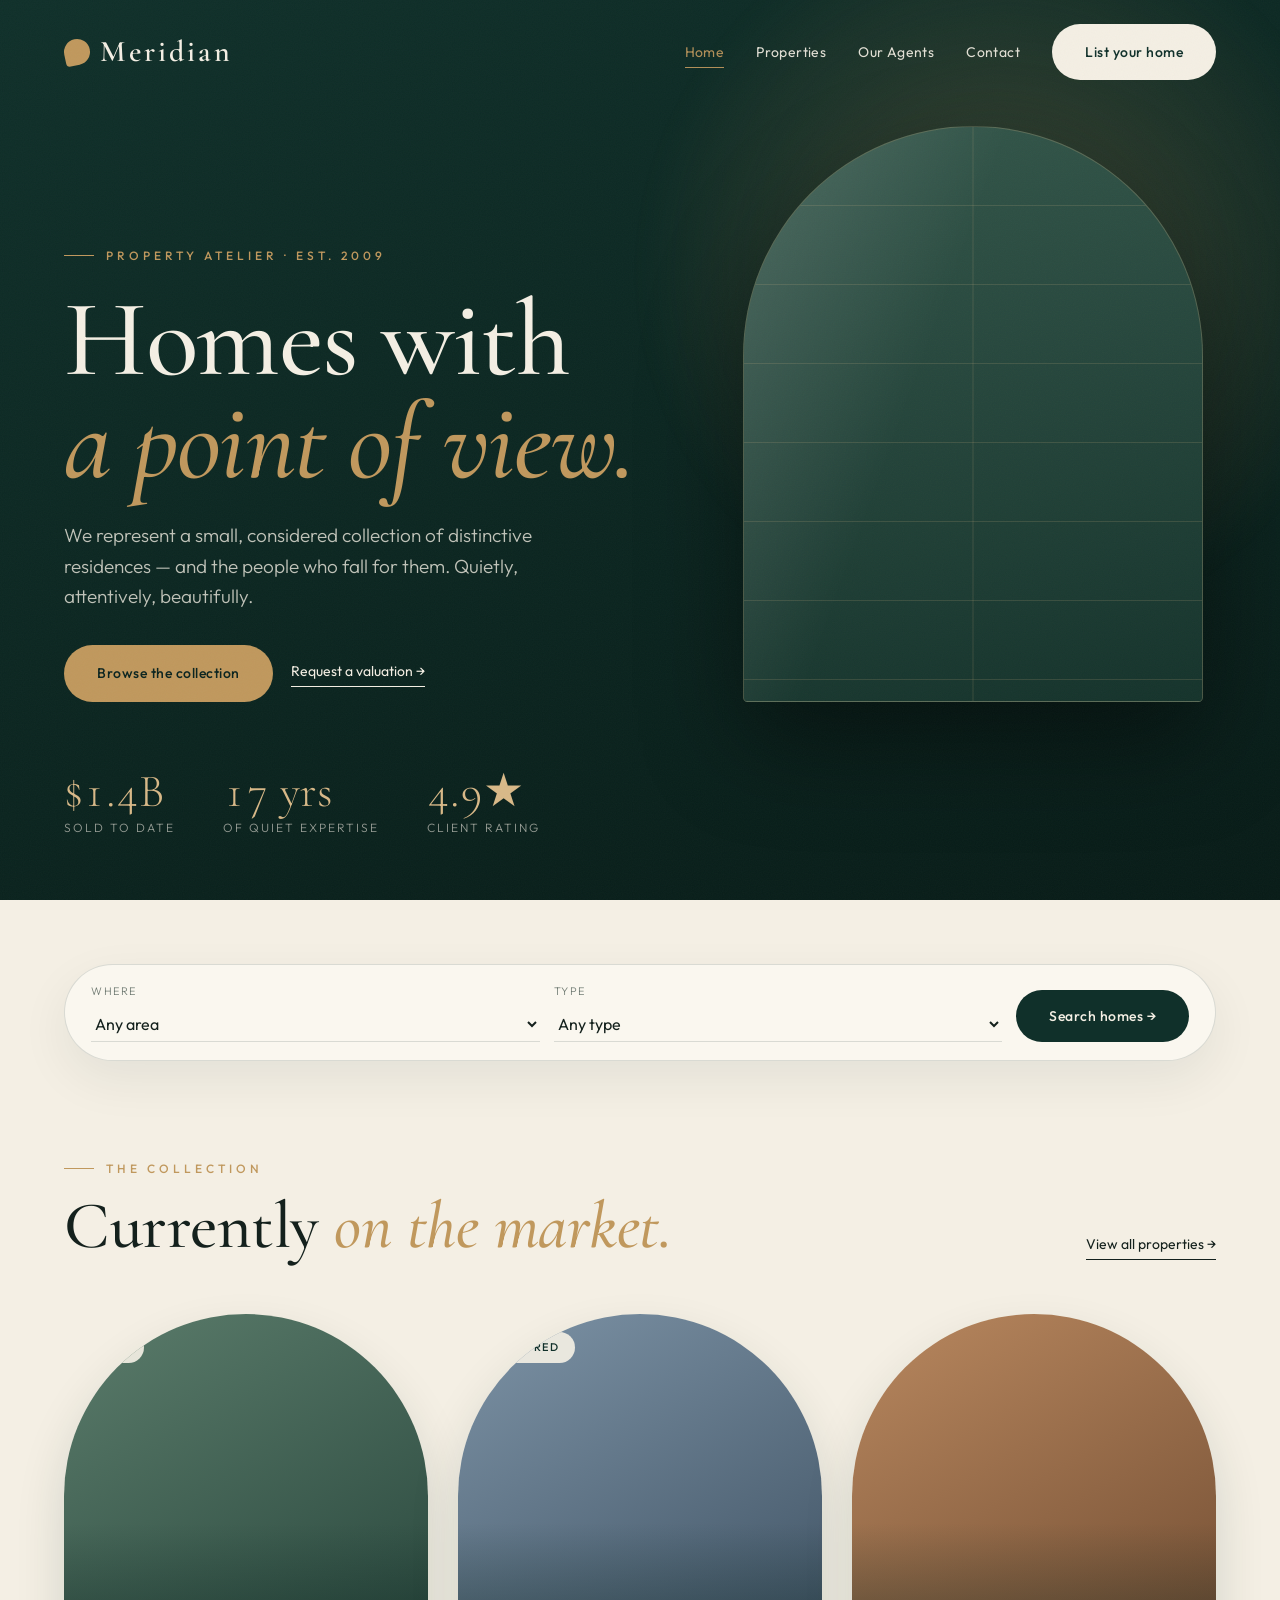
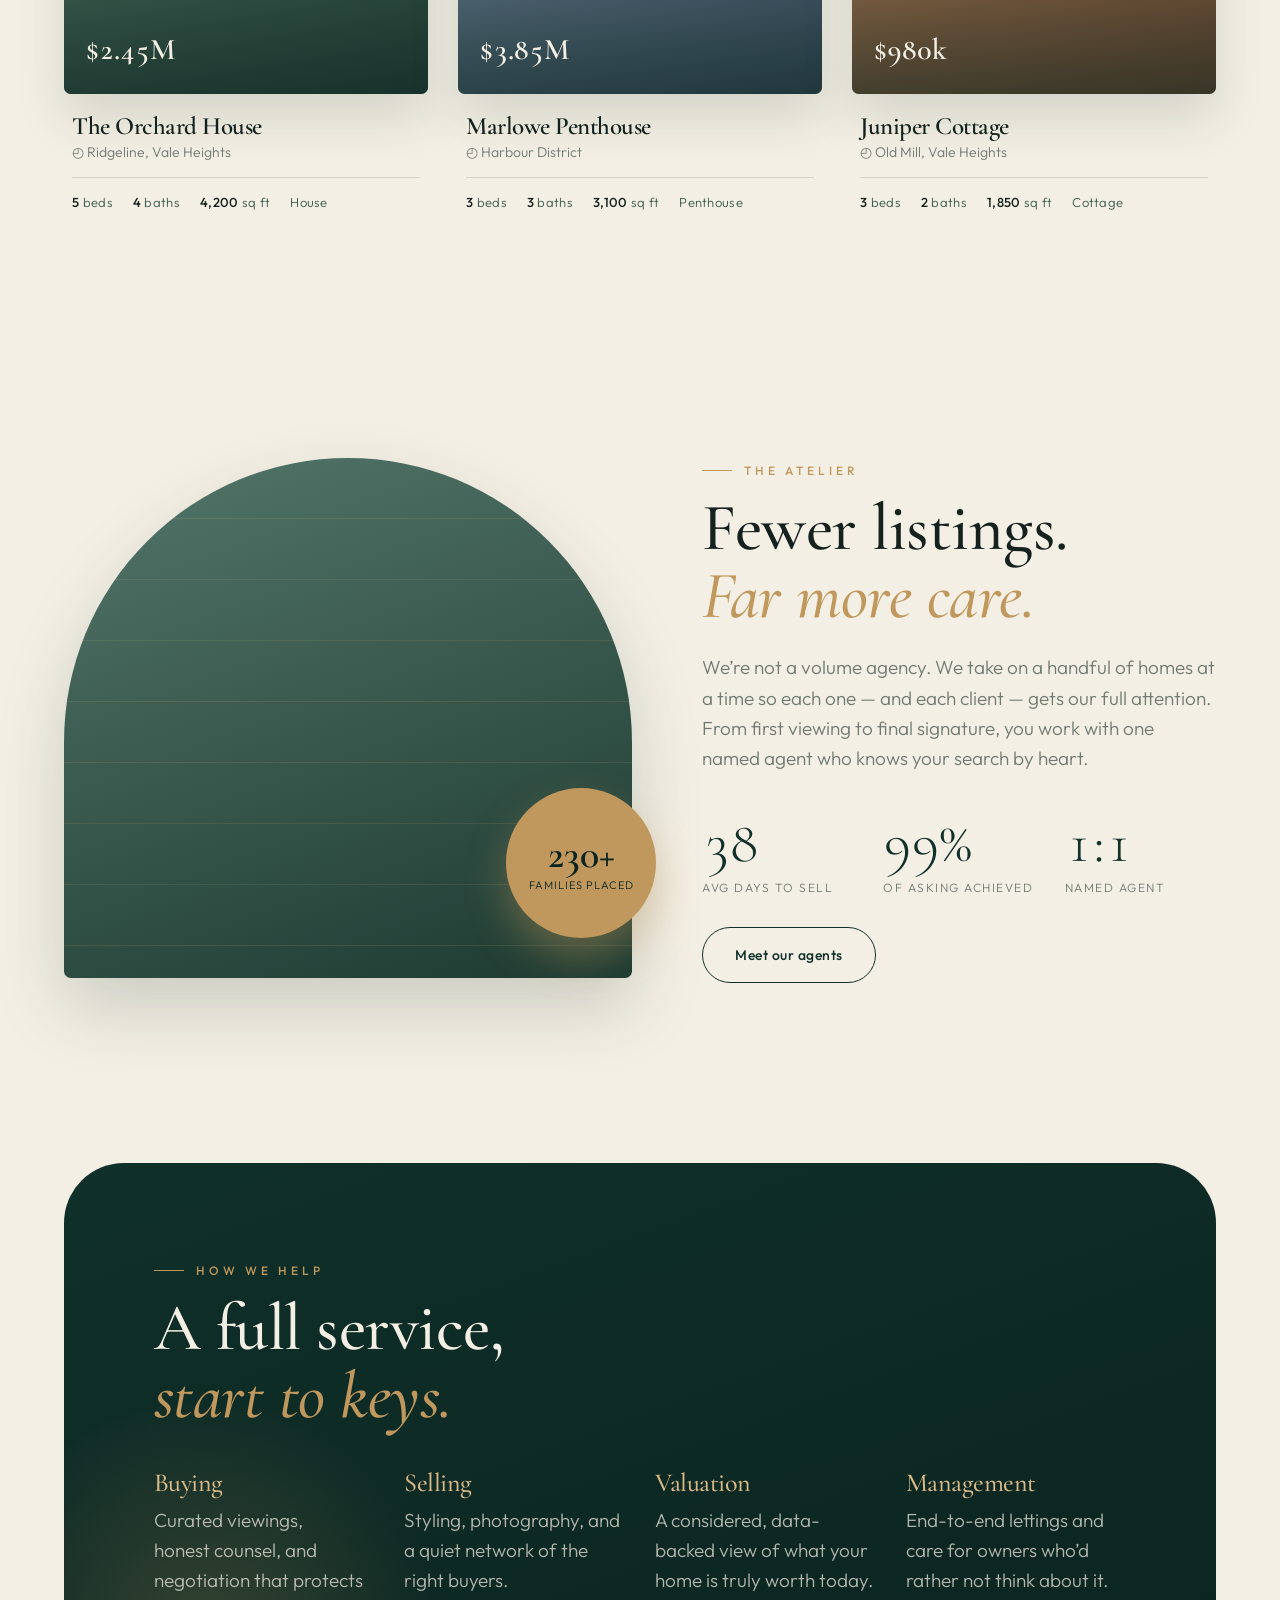
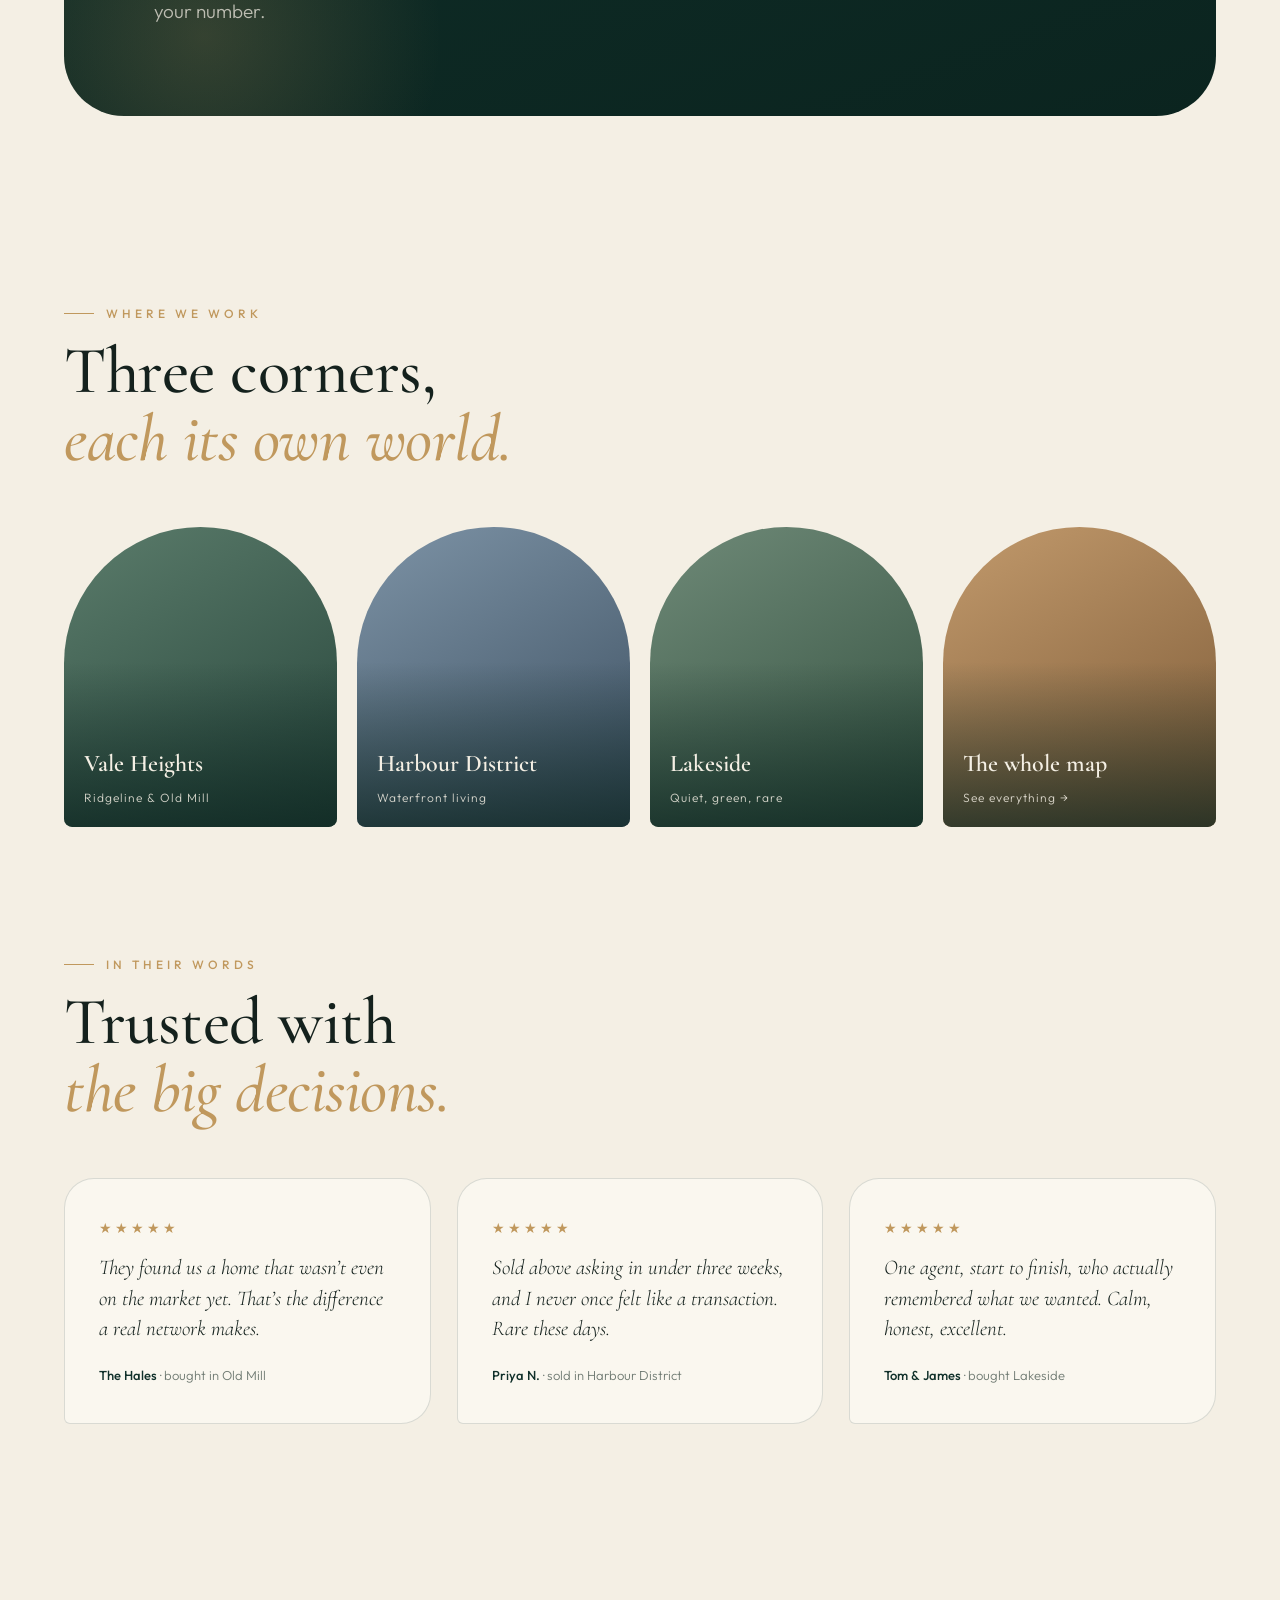
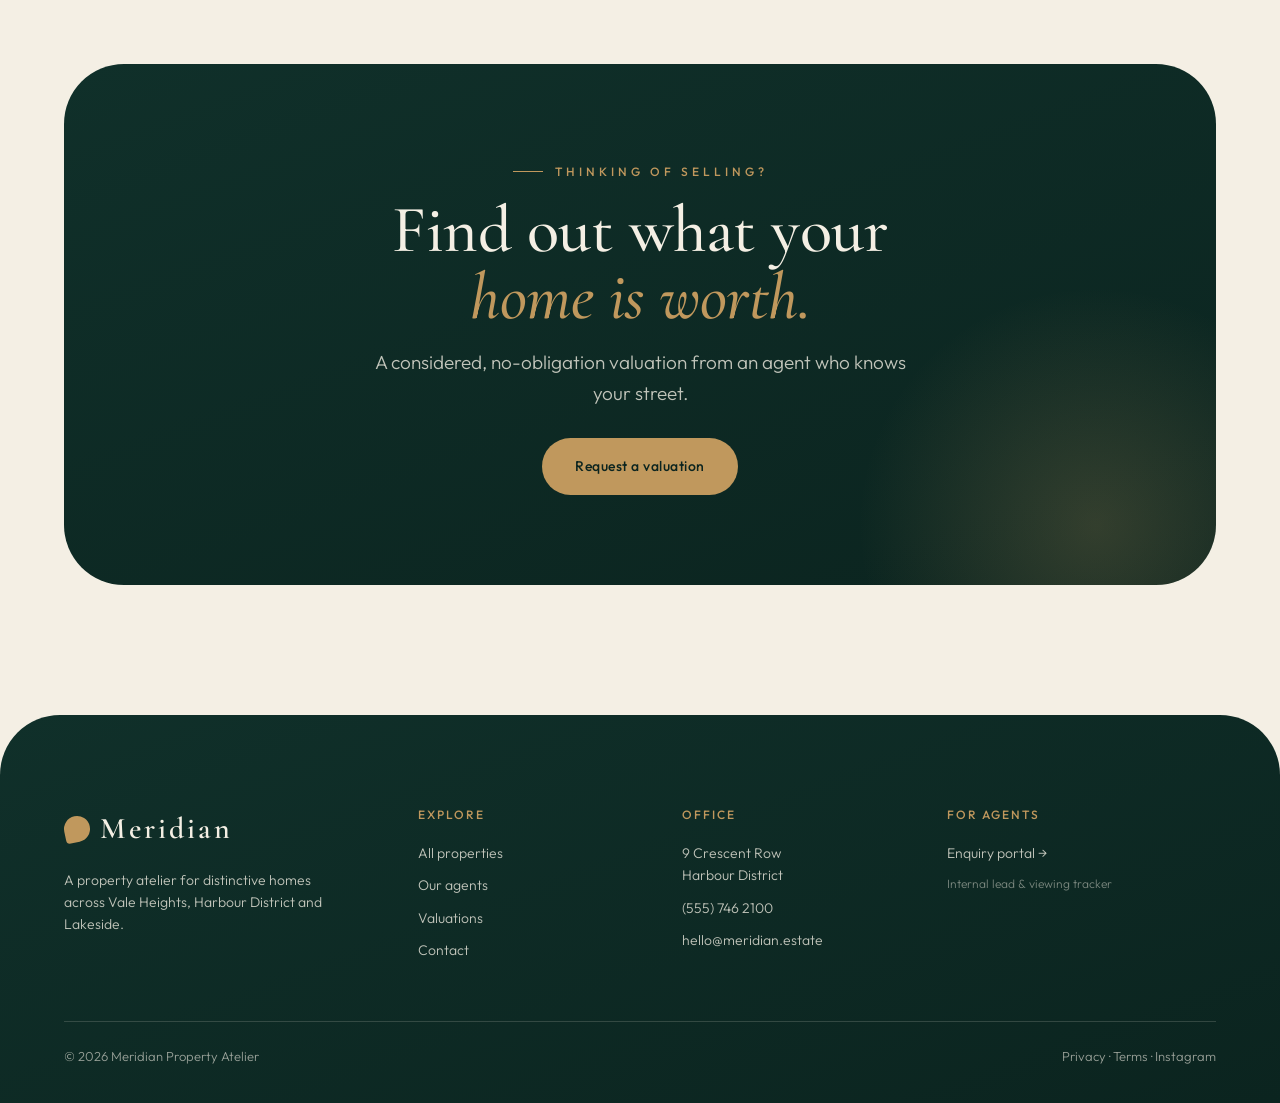
==== index.html @ a355db00 "Initial commit — Meridian real estate website (multi-page static site)" ====
<!DOCTYPE html>
<html lang="en">
<head>
<meta charset="UTF-8">
<meta name="viewport" content="width=device-width, initial-scale=1.0">
<meta name="description" content="Meridian — a property atelier for distinctive homes. Buy, sell, and let exceptional residences across Vale Heights, Harbour District and Lakeside.">
<meta name="theme-color" content="#10302a">
<link rel="canonical" href="https://meridian.estate/">
<title>Meridian — Property Atelier</title>
<meta property="og:type" content="website">
<meta property="og:title" content="Meridian — Property Atelier">
<meta property="og:description" content="A property atelier for distinctive homes. Buy, sell, and let exceptional residences.">
<meta property="og:image" content="https://meridian.estate/og.jpg">
<meta name="twitter:card" content="summary_large_image">
<link rel="icon" href="data:image/svg+xml,%3Csvg xmlns='http://www.w3.org/2000/svg' viewBox='0 0 100 100'%3E%3Crect width='100' height='100' rx='22' fill='%2310302a'/%3E%3Ccircle cx='50' cy='44' r='22' fill='none' stroke='%23c0985d' stroke-width='5'/%3E%3Crect x='46' y='44' width='8' height='34' fill='%23c0985d'/%3E%3C/svg%3E">
<script type="application/ld+json">
{"@context":"https://schema.org","@type":"RealEstateAgent","name":"Meridian Property Atelier","image":"https://meridian.estate/og.jpg","description":"A property atelier for distinctive homes.","telephone":"+1-555-painted","email":"hello@meridian.estate","url":"https://meridian.estate/","areaServed":["Vale Heights","Harbour District","Lakeside"],"aggregateRating":{"@type":"AggregateRating","ratingValue":"4.9","reviewCount":"230"}}
</script>
<link rel="stylesheet" href="assets/styles.css">
</head>
<body>
<nav id="nav">
  <a href="index.html" class="brand"><span class="mk"></span>Meridian</a>
  <button class="burger" id="burger" aria-label="Menu"><span></span><span></span><span></span></button>
  <div class="navlinks" id="navlinks">
    <a href="index.html" class="active">Home</a>
    <a href="listings.html">Properties</a>
    <a href="agents.html">Our Agents</a>
    <a href="contact.html">Contact</a>
    <a href="contact.html#valuation" class="btn btn-light">List your home</a>
  </div>
</nav>

<!-- HERO -->
<header class="hero">
  <div class="glow"></div>
  <div class="archwin"></div>
  <div class="hero-content">
    <span class="eyebrow">Property Atelier · Est. 2009</span>
    <h1 class="display" style="margin-top:22px">Homes with<br><em>a point of view.</em></h1>
    <p class="lead">We represent a small, considered collection of distinctive residences — and the people who fall for them. Quietly, attentively, beautifully.</p>
    <div class="hero-cta">
      <a href="listings.html" class="btn btn-gold">Browse the collection</a>
      <a href="contact.html#valuation" class="text-link" style="color:var(--bone)">Request a valuation →</a>
    </div>
  </div>
  <div class="hero-meta">
    <div class="m"><div class="n">$1.4B</div><div class="l">Sold to date</div></div>
    <div class="m"><div class="n">17 yrs</div><div class="l">Of quiet expertise</div></div>
    <div class="m"><div class="n">4.9★</div><div class="l">Client rating</div></div>
  </div>
</header>

<!-- SEARCH STRIP -->
<section class="sec" style="padding:64px 0 0">
  <div class="wrap reveal">
    <div class="filterbar" style="border-radius:60px">
      <div class="fld"><label for="hsLoc">Where</label>
        <select id="hsLoc"><option value="any">Any area</option><option>Vale Heights</option><option>Harbour District</option><option>Lakeside</option></select></div>
      <div class="fld"><label for="hsType">Type</label>
        <select id="hsType"><option value="any">Any type</option><option>House</option><option>Penthouse</option><option>Villa</option><option>Cottage</option><option>Apartment</option></select></div>
      <button class="btn btn-fill" onclick="homeSearch()">Search homes →</button>
    </div>
  </div>
</section>

<!-- FEATURED -->
<section class="sec" style="padding-top:90px">
  <div class="wrap">
    <div class="sec-head reveal">
      <div><span class="eyebrow">The Collection</span><h2 class="h2" style="margin-top:14px">Currently <em>on the market.</em></h2></div>
      <a href="listings.html" class="text-link">View all properties →</a>
    </div>
    <div class="props" id="featuredProps"></div>
  </div>
</section>

<!-- ABOUT -->
<section class="sec">
  <div class="wrap about">
    <div class="imgwrap reveal">
      <div class="arch-img"></div>
      <div class="badge"><span><span class="b">230+</span><small>Families placed</small></span></div>
    </div>
    <div class="reveal">
      <span class="eyebrow">The Atelier</span>
      <h2 class="h2" style="margin:14px 0 22px">Fewer listings.<br><em>Far more care.</em></h2>
      <p class="lead" style="max-width:none">We’re not a volume agency. We take on a handful of homes at a time so each one — and each client — gets our full attention. From first viewing to final signature, you work with one named agent who knows your search by heart.</p>
      <div class="stats">
        <div class="stat"><div class="n">38</div><div class="l">Avg days to sell</div></div>
        <div class="stat"><div class="n">99%</div><div class="l">Of asking achieved</div></div>
        <div class="stat"><div class="n">1:1</div><div class="l">Named agent</div></div>
      </div>
      <a href="agents.html" class="btn btn-ghost" style="margin-top:30px">Meet our agents</a>
    </div>
  </div>
</section>

<!-- SERVICES BAND -->
<section class="sec" style="padding:60px 0">
  <div class="band reveal">
    <div class="glow"></div>
    <div style="position:relative;z-index:3">
      <span class="eyebrow">How we help</span>
      <h2 class="h2" style="margin:14px 0 10px">A full service,<br><em>start to keys.</em></h2>
      <div class="props" style="grid-template-columns:repeat(auto-fit,minmax(220px,1fr));gap:30px;margin-top:40px">
        <div><h3 class="serif" style="font-size:26px;color:var(--champagne-lt)">Buying</h3><p class="lead" style="color:rgba(244,239,228,.72);margin-top:8px">Curated viewings, honest counsel, and negotiation that protects your number.</p></div>
        <div><h3 class="serif" style="font-size:26px;color:var(--champagne-lt)">Selling</h3><p class="lead" style="color:rgba(244,239,228,.72);margin-top:8px">Styling, photography, and a quiet network of the right buyers.</p></div>
        <div><h3 class="serif" style="font-size:26px;color:var(--champagne-lt)">Valuation</h3><p class="lead" style="color:rgba(244,239,228,.72);margin-top:8px">A considered, data-backed view of what your home is truly worth today.</p></div>
        <div><h3 class="serif" style="font-size:26px;color:var(--champagne-lt)">Management</h3><p class="lead" style="color:rgba(244,239,228,.72);margin-top:8px">End-to-end lettings and care for owners who’d rather not think about it.</p></div>
      </div>
    </div>
  </div>
</section>

<!-- NEIGHBOURHOODS -->
<section class="sec">
  <div class="wrap">
    <div class="sec-head reveal"><div><span class="eyebrow">Where we work</span><h2 class="h2" style="margin-top:14px">Three corners,<br><em>each its own world.</em></h2></div></div>
    <div class="hoods reveal">
      <a class="hood" href="listings.html?loc=Vale+Heights"><div class="img img-1"></div><div class="cap"><h4>Vale Heights</h4><span>Ridgeline &amp; Old Mill</span></div></a>
      <a class="hood" href="listings.html?loc=Harbour+District"><div class="img img-3"></div><div class="cap"><h4>Harbour District</h4><span>Waterfront living</span></div></a>
      <a class="hood" href="listings.html?loc=Lakeside"><div class="img img-5"></div><div class="cap"><h4>Lakeside</h4><span>Quiet, green, rare</span></div></a>
      <a class="hood" href="listings.html"><div class="img img-6"></div><div class="cap"><h4>The whole map</h4><span>See everything →</span></div></a>
    </div>
  </div>
</section>

<!-- TESTIMONIALS -->
<section class="sec" style="padding-top:0">
  <div class="wrap">
    <div class="sec-head reveal"><div><span class="eyebrow">In their words</span><h2 class="h2" style="margin-top:14px">Trusted with<br><em>the big decisions.</em></h2></div></div>
    <div class="quotes reveal">
      <div class="quote"><div class="stars">★★★★★</div><p>They found us a home that wasn’t even on the market yet. That’s the difference a real network makes.</p><div class="who"><b>The Hales</b> · bought in Old Mill</div></div>
      <div class="quote"><div class="stars">★★★★★</div><p>Sold above asking in under three weeks, and I never once felt like a transaction. Rare these days.</p><div class="who"><b>Priya N.</b> · sold in Harbour District</div></div>
      <div class="quote"><div class="stars">★★★★★</div><p>One agent, start to finish, who actually remembered what we wanted. Calm, honest, excellent.</p><div class="who"><b>Tom &amp; James</b> · bought Lakeside</div></div>
    </div>
  </div>
</section>

<!-- CTA -->
<section class="sec" style="padding-bottom:130px">
  <div class="band reveal" style="text-align:center">
    <div class="glow" style="left:auto;right:-120px;bottom:-180px"></div>
    <div style="position:relative;z-index:3;max-width:640px;margin:0 auto">
      <span class="eyebrow">Thinking of selling?</span>
      <h2 class="h2" style="margin:14px 0 16px">Find out what your<br><em>home is worth.</em></h2>
      <p class="lead" style="color:rgba(244,239,228,.78);margin:0 auto 30px">A considered, no-obligation valuation from an agent who knows your street.</p>
      <a href="contact.html#valuation" class="btn btn-gold">Request a valuation</a>
    </div>
  </div>
</section>

<footer>
  <div class="foot-grid">
    <div class="foot-brand">
      <div class="brand"><span class="mk"></span>Meridian</div>
      <p>A property atelier for distinctive homes across Vale Heights, Harbour District and Lakeside.</p>
    </div>
    <div><h4>Explore</h4><a href="listings.html">All properties</a><a href="agents.html">Our agents</a><a href="contact.html#valuation">Valuations</a><a href="contact.html">Contact</a></div>
    <div><h4>Office</h4><p>9 Crescent Row<br>Harbour District</p><a href="tel:+15557462100">(555) 746 2100</a><a href="mailto:hello@meridian.estate">hello@meridian.estate</a></div>
    <div><h4>For agents</h4><a href="dashboard.html">Enquiry portal →</a><p style="font-size:12px;opacity:.6">Internal lead &amp; viewing tracker</p></div>
  </div>
  <div class="foot-bot">
    <span>© 2026 Meridian Property Atelier</span>
    <span>Privacy · Terms · Instagram</span>
  </div>
</footer>
<script src="assets/app.js"></script>
</body>
</html>
---- assets/styles.css ----
@import url('https://fonts.googleapis.com/css2?family=Cormorant+Garamond:ital,wght@0,400;0,500;0,600;1,400;1,500&family=Outfit:wght@300;400;500;600&display=swap');

:root{
  --bone:#f4efe4;
  --cloud:#faf7ef;
  --forest:#10302a;
  --forest2:#0b241f;
  --ink:#14211d;
  --moss:#3a5a4c;
  --champagne:#c0985d;
  --champagne-lt:#d9b988;
  --terra:#bd6a47;
  --sage:#9aae9f;
  --muted:#6f7a72;
  --line:rgba(16,48,42,.14);
  --line-lt:rgba(244,239,228,.16);
  --maxw:1320px;
}
*{margin:0;padding:0;box-sizing:border-box}
html{scroll-behavior:smooth}
body{background:var(--bone);color:var(--ink);font-family:'Outfit',sans-serif;line-height:1.6;overflow-x:hidden;font-weight:300}
::selection{background:var(--champagne);color:var(--forest2)}
a{color:inherit;text-decoration:none}
img{max-width:100%;display:block}
.wrap{max-width:var(--maxw);margin:0 auto;padding:0 5vw}

/* paper grain */
body::before{content:"";position:fixed;inset:0;pointer-events:none;z-index:9999;opacity:.035;
  background-image:url("data:image/svg+xml,%3Csvg xmlns='http://www.w3.org/2000/svg' width='90' height='90'%3E%3Cfilter id='n'%3E%3CfeTurbulence type='fractalNoise' baseFrequency='0.85'/%3E%3C/filter%3E%3Crect width='100%25' height='100%25' filter='url(%23n)'/%3E%3C/svg%3E")}

.reveal{opacity:0;transform:translateY(36px);transition:opacity 1s ease,transform 1s cubic-bezier(.2,.7,.2,1)}
.reveal.in{opacity:1;transform:none}

/* ===== type ===== */
.serif{font-family:'Cormorant Garamond',serif}
.eyebrow{display:inline-flex;align-items:center;gap:12px;font-size:12px;letter-spacing:4px;text-transform:uppercase;color:var(--champagne);font-weight:500}
.eyebrow::before{content:"";width:30px;height:1px;background:var(--champagne)}
h1,h2,h3{font-family:'Cormorant Garamond',serif;font-weight:500;line-height:1.02;letter-spacing:-.5px}
.display{font-size:clamp(48px,8.5vw,116px);line-height:.95;letter-spacing:-1.5px}
.display em,.h2 em,h2 em{font-style:italic;color:var(--champagne)}
.h2{font-family:'Cormorant Garamond',serif;font-weight:500;font-size:clamp(34px,5.2vw,68px);line-height:1.02}
.lead{font-size:clamp(16px,1.5vw,19px);color:var(--muted);max-width:540px;font-weight:300}

/* ===== buttons ===== */
.btn{display:inline-flex;align-items:center;gap:10px;padding:16px 32px;border-radius:40px;font-family:'Outfit';font-size:14px;
  font-weight:500;letter-spacing:.5px;cursor:pointer;border:1px solid transparent;transition:.4s;white-space:nowrap}
.btn-fill{background:var(--forest);color:var(--bone)}
.btn-fill:hover{background:var(--champagne);color:var(--forest2);transform:translateY(-2px);box-shadow:0 14px 30px rgba(192,152,93,.3)}
.btn-ghost{background:transparent;border-color:var(--forest);color:var(--forest)}
.btn-ghost:hover{background:var(--forest);color:var(--bone)}
.btn-gold{background:var(--champagne);color:var(--forest2)}
.btn-gold:hover{background:var(--forest);color:var(--bone);transform:translateY(-2px)}
.btn-light{background:var(--bone);color:var(--forest);}
.btn-light:hover{background:var(--champagne);color:var(--forest2)}
.text-link{font-size:14px;border-bottom:1px solid currentColor;padding-bottom:3px;transition:.3s;font-weight:400}
.text-link:hover{color:var(--champagne)}

/* arch shapes (no boxes) */
.arch{border-radius:50% 50% 14px 14px/34% 34% 4% 4%;overflow:hidden}
.arch-full{border-radius:1000px 1000px 18px 18px;overflow:hidden}
.blob{border-radius:42% 58% 63% 37%/42% 41% 59% 58%}

/* ===== NAV ===== */
nav{position:fixed;top:0;left:0;right:0;z-index:200;display:flex;justify-content:space-between;align-items:center;
  padding:24px 5vw;transition:padding .4s,background .4s,box-shadow .4s,color .4s;color:var(--bone)}
nav.scrolled{background:rgba(244,239,228,.9);backdrop-filter:blur(14px);padding:14px 5vw;box-shadow:0 1px 0 var(--line);color:var(--ink)}
.brand{font-family:'Cormorant Garamond',serif;font-size:30px;font-weight:600;letter-spacing:3px;display:flex;align-items:center;gap:10px}
.brand .mk{width:26px;height:26px;border-radius:50% 50% 50% 4px;background:var(--champagne);display:inline-block;transform:rotate(-12deg)}
.navlinks{display:flex;gap:32px;align-items:center;font-size:14px;letter-spacing:.4px;font-weight:400}
.navlinks a:not(.btn){position:relative;opacity:.92;transition:.3s}
.navlinks a:not(.btn)::after{content:"";position:absolute;left:0;bottom:-5px;width:0;height:1px;background:var(--champagne);transition:.3s}
.navlinks a:not(.btn):hover::after,.navlinks a.active:not(.btn)::after{width:100%}
.navlinks a.active:not(.btn){color:var(--champagne)}
nav.scrolled .navlinks .btn-light{background:var(--forest);color:var(--bone)}
.burger{display:none;flex-direction:column;gap:5px;background:none;border:none;cursor:pointer;z-index:210;padding:6px}
.burger span{width:26px;height:2px;background:currentColor;transition:.35s}
.burger.open span:nth-child(1){transform:translateY(7px) rotate(45deg)}
.burger.open span:nth-child(2){opacity:0}
.burger.open span:nth-child(3){transform:translateY(-7px) rotate(-45deg)}
@media(max-width:920px){
  .burger{display:flex}
  .navlinks{position:fixed;inset:0;background:var(--forest);color:var(--bone);flex-direction:column;justify-content:center;gap:26px;
    font-size:26px;font-family:'Cormorant Garamond',serif;transform:translateX(100%);transition:transform .5s cubic-bezier(.6,0,.2,1)}
  .navlinks.open{transform:none}
  .navlinks a:not(.btn)::after{display:none}
}

/* ===== HERO ===== */
.hero{position:relative;min-height:100vh;display:flex;flex-direction:column;justify-content:flex-end;align-items:flex-start;padding:140px 5vw 7vh;overflow:hidden;
  background:linear-gradient(160deg,var(--forest) 0%,var(--forest2) 60%,#081b17 100%)}
.hero .glow{position:absolute;width:60vw;height:60vw;max-width:760px;max-height:760px;border-radius:50%;
  background:radial-gradient(circle,rgba(192,152,93,.28),transparent 68%);top:-12%;right:-8%;filter:blur(10px)}
.hero .archwin{position:absolute;right:6vw;top:14vh;width:min(38vw,460px);height:min(64vh,640px);
  border-radius:1000px 1000px 20px 20px;overflow:hidden;box-shadow:0 40px 100px rgba(0,0,0,.45);
  background:linear-gradient(170deg,#33564a,#15332b);border:1px solid rgba(217,185,136,.25)}
.hero .archwin::after{content:"";position:absolute;inset:0;background:
  repeating-linear-gradient(transparent 0 78px,rgba(217,185,136,.16) 78px 79px),
  linear-gradient(110deg,rgba(255,255,255,.14),transparent 40%)}
.hero .archwin::before{content:"";position:absolute;left:50%;top:0;bottom:0;width:1px;background:rgba(217,185,136,.18);transform:translateX(-.5px)}
.hero-content{position:relative;z-index:5;color:var(--bone);max-width:760px;padding-bottom:2vh}
.hero-content .display{color:var(--bone)}
.hero .lead{color:rgba(244,239,228,.78);margin:26px 0 34px}
.hero-cta{display:flex;gap:18px;flex-wrap:wrap;align-items:center}
.hero-meta{display:flex;gap:48px;flex-wrap:wrap;z-index:5;color:var(--bone);margin-top:48px}
.hero-meta .m .n{font-family:'Cormorant Garamond',serif;font-size:clamp(30px,4vw,46px);color:var(--champagne-lt);line-height:1}
.hero-meta .m .l{font-size:12px;letter-spacing:2px;text-transform:uppercase;color:rgba(244,239,228,.6);margin-top:4px}
@media(max-width:1100px){ .hero .archwin{display:none} }
@media(max-width:920px){
  .hero{padding-top:120px;min-height:auto;padding-bottom:64px}
  .hero-meta{margin-top:36px;gap:30px}
  .hero .display{font-size:clamp(46px,11vw,72px)}
}

/* curved section divider */
.curve-top{position:relative}
.curve-top::before{content:"";position:absolute;top:-1px;left:0;right:0;height:70px;background:var(--bone);
  border-radius:0 0 50% 50%/0 0 100% 100%}

/* ===== SECTION ===== */
.sec{padding:120px 0;position:relative}
.sec-head{display:flex;justify-content:space-between;align-items:flex-end;gap:30px;flex-wrap:wrap;margin-bottom:54px}
.sec-head .lead{margin-top:14px}

/* ===== PROPERTY CARDS ===== */
.props{display:grid;grid-template-columns:repeat(auto-fill,minmax(320px,1fr));gap:38px 30px}
.prop{position:relative;cursor:pointer;transition:.5s}
.prop:hover{transform:translateY(-8px)}
.prop .ph{position:relative;height:380px;border-radius:600px 600px 22px 22px;overflow:hidden;
  box-shadow:0 24px 50px rgba(16,48,42,.14)}
.prop .ph .img{position:absolute;inset:0;transition:transform .8s cubic-bezier(.2,.7,.2,1)}
.prop:hover .ph .img{transform:scale(1.07)}
.prop .ph::after{content:"";position:absolute;inset:0;background:linear-gradient(to top,rgba(11,36,31,.55),transparent 45%)}
.prop .price{position:absolute;left:22px;bottom:20px;z-index:3;color:var(--bone);font-family:'Cormorant Garamond',serif;font-size:30px;font-weight:600}
.prop .tag{position:absolute;top:18px;left:18px;z-index:3;background:rgba(244,239,228,.92);color:var(--forest);
  padding:7px 16px;border-radius:30px;font-size:11px;letter-spacing:1.5px;text-transform:uppercase;font-weight:500}
.prop .fav{position:absolute;top:16px;right:16px;z-index:4;width:42px;height:42px;border-radius:50%;border:none;cursor:pointer;
  background:rgba(244,239,228,.9);color:var(--forest);font-size:18px;display:grid;place-items:center;transition:.3s}
.prop .fav:hover{background:var(--bone);transform:scale(1.1)}
.prop .fav.on{background:var(--terra);color:var(--bone)}
.prop .body{padding:20px 8px 0}
.prop h3{font-size:25px;font-weight:600}
.prop .loc{color:var(--muted);font-size:14px;margin-top:2px;display:flex;align-items:center;gap:6px}
.prop .specs{display:flex;gap:20px;margin-top:14px;padding-top:14px;border-top:1px solid var(--line);font-size:13px;color:var(--moss);letter-spacing:.3px}
.prop .specs b{font-weight:500;color:var(--ink)}
/* image swatches (no real photos) */
.img-1{background:linear-gradient(150deg,#5b7c6b,#26443a)}
.img-2{background:linear-gradient(150deg,#b9885f,#6e4a30)}
.img-3{background:linear-gradient(150deg,#7d93a6,#3c4f60)}
.img-4{background:linear-gradient(150deg,#a98b73,#5f4636)}
.img-5{background:linear-gradient(150deg,#6f8a78,#33503f)}
.img-6{background:linear-gradient(150deg,#c29a6c,#7c5a37)}
.img-7{background:linear-gradient(150deg,#8a9b8e,#445349)}
.img-8{background:linear-gradient(150deg,#a87b63,#5a3c2f)}

/* ===== FILTER BAR ===== */
.filterbar{display:flex;gap:14px;flex-wrap:wrap;align-items:flex-end;background:var(--cloud);border:1px solid var(--line);
  border-radius:60px;padding:18px 26px;box-shadow:0 18px 50px rgba(16,48,42,.07)}
.filterbar .fld{display:flex;flex-direction:column;gap:6px;flex:1;min-width:130px}
.filterbar label{font-size:11px;letter-spacing:1.5px;text-transform:uppercase;color:var(--muted)}
.filterbar select,.filterbar input{border:none;background:transparent;font-family:'Outfit';font-size:16px;color:var(--ink);
  border-bottom:1px solid var(--line);padding:6px 0;outline:none;cursor:pointer}
.filterbar select:focus,.filterbar input:focus{border-color:var(--champagne)}
.filterbar .btn{flex:0 0 auto}
@media(max-width:760px){.filterbar{border-radius:30px;padding:22px}.filterbar .btn{width:100%;justify-content:center}}
.result-count{font-size:14px;color:var(--muted);letter-spacing:.5px}

/* ===== STATS / ABOUT ===== */
.about{display:grid;grid-template-columns:1.05fr .95fr;gap:70px;align-items:center}
.about .imgwrap{position:relative}
.about .arch-img{height:520px;border-radius:1000px 1000px 24px 24px;background:linear-gradient(160deg,#5b7c6b,#22413700);
  box-shadow:0 30px 70px rgba(16,48,42,.18);position:relative;overflow:hidden;background:linear-gradient(160deg,#54766a,#1d3a31)}
.about .arch-img::after{content:"";position:absolute;inset:0;background:repeating-linear-gradient(transparent 0 60px,rgba(217,185,136,.12) 60px 61px)}
.about .badge{position:absolute;right:-24px;bottom:40px;width:150px;height:150px;border-radius:50%;background:var(--champagne);
  color:var(--forest2);display:grid;place-items:center;text-align:center;font-family:'Cormorant Garamond',serif;line-height:1.1;
  box-shadow:0 20px 40px rgba(192,152,93,.4);padding:20px}
.about .badge .b{font-size:40px;font-weight:600;display:block}
.about .badge small{font-size:11px;letter-spacing:1px;text-transform:uppercase;font-family:'Outfit'}
.stats{display:grid;grid-template-columns:repeat(3,1fr);gap:30px;margin-top:40px}
.stat .n{font-family:'Cormorant Garamond',serif;font-size:clamp(38px,5vw,58px);color:var(--forest);line-height:1}
.stat .l{font-size:12px;letter-spacing:1.5px;text-transform:uppercase;color:var(--muted);margin-top:6px}
@media(max-width:860px){.about{grid-template-columns:1fr;gap:50px}.about .arch-img{height:420px}.about .badge{width:120px;height:120px;right:14px;bottom:-30px}.about .badge .b{font-size:32px}}

/* ===== forest band ===== */
.band{background:linear-gradient(160deg,var(--forest),var(--forest2));color:var(--bone);border-radius:60px;margin:0 5vw;padding:90px 7vw;position:relative;overflow:hidden}
.band .glow{position:absolute;width:480px;height:480px;border-radius:50%;background:radial-gradient(circle,rgba(192,152,93,.22),transparent 70%);bottom:-160px;left:-100px}
.band .lead{color:rgba(244,239,228,.78)}
.band h2,.band .h2{color:var(--bone)}

/* neighborhoods */
.hoods{display:grid;grid-template-columns:repeat(4,1fr);gap:20px}
.hood{position:relative;height:300px;border-radius:300px 300px 18px 18px;overflow:hidden;cursor:pointer;color:var(--bone)}
.hood .img{position:absolute;inset:0;transition:transform .8s}
.hood:hover .img{transform:scale(1.08)}
.hood::after{content:"";position:absolute;inset:0;background:linear-gradient(to top,rgba(11,36,31,.7),transparent 55%)}
.hood .cap{position:absolute;left:20px;bottom:18px;z-index:3}
.hood .cap h4{font-family:'Cormorant Garamond',serif;font-size:24px;font-weight:600}
.hood .cap span{font-size:12px;letter-spacing:1px;opacity:.85}
@media(max-width:920px){.hoods{grid-template-columns:repeat(2,1fr)}}

/* testimonials */
.quotes{display:grid;grid-template-columns:repeat(auto-fit,minmax(290px,1fr));gap:26px}
.quote{background:var(--cloud);border:1px solid var(--line);border-radius:30px 30px 30px 6px;padding:38px 34px}
.quote .stars{color:var(--champagne);letter-spacing:3px;font-size:14px}
.quote p{font-family:'Cormorant Garamond',serif;font-style:italic;font-size:21px;line-height:1.45;margin:14px 0 20px;color:var(--ink)}
.quote .who{font-size:13px;color:var(--muted)}
.quote .who b{color:var(--forest);font-weight:500}

/* ===== AGENTS ===== */
.agents{display:grid;grid-template-columns:repeat(auto-fit,minmax(250px,1fr));gap:30px}
.agent{text-align:center}
.agent .face{height:320px;border-radius:600px 600px 20px 20px;overflow:hidden;position:relative;margin-bottom:20px;
  box-shadow:0 22px 46px rgba(16,48,42,.14)}
.agent .face .img{position:absolute;inset:0}
.agent:nth-child(1) .face .img{background:linear-gradient(160deg,#6a8a78,#2e4a3e)}
.agent:nth-child(2) .face .img{background:linear-gradient(160deg,#b58a64,#6b4830)}
.agent:nth-child(3) .face .img{background:linear-gradient(160deg,#8295a4,#3f5260)}
.agent:nth-child(4) .face .img{background:linear-gradient(160deg,#a0ad97,#4a5a45)}
.agent .face .mono{position:absolute;inset:0;display:grid;place-items:center;font-family:'Cormorant Garamond',serif;
  font-size:90px;color:rgba(244,239,228,.55)}
.agent h3{font-size:26px;font-weight:600}
.agent .role{font-size:12px;letter-spacing:1.5px;text-transform:uppercase;color:var(--champagne);margin:4px 0 12px}
.agent .bio{font-size:14px;color:var(--muted);max-width:280px;margin:0 auto 14px}
.agent .links{display:flex;gap:14px;justify-content:center;font-size:13px;color:var(--moss)}
.agent .links a{border-bottom:1px solid var(--line);transition:.3s}
.agent .links a:hover{color:var(--champagne);border-color:var(--champagne)}

/* ===== PAGE HEADER ===== */
.page-head{position:relative;padding:170px 5vw 70px;background:linear-gradient(160deg,var(--forest),var(--forest2));color:var(--bone);overflow:hidden}
.page-head .glow{position:absolute;width:520px;height:520px;border-radius:50%;background:radial-gradient(circle,rgba(192,152,93,.22),transparent 70%);top:-180px;right:-120px}
.page-head .inner{position:relative;z-index:3;max-width:var(--maxw);margin:0 auto}
.page-head h1{font-size:clamp(44px,8vw,92px);color:var(--bone)}
.page-head .lead{color:rgba(244,239,228,.78);margin-top:18px}

/* ===== PROPERTY DETAIL ===== */
.pd-gallery{display:grid;grid-template-columns:2fr 1fr;gap:16px;height:560px}
.pd-gallery .main{border-radius:400px 400px 24px 24px;overflow:hidden;position:relative}
.pd-gallery .side{display:grid;grid-template-rows:1fr 1fr;gap:16px}
.pd-gallery .side .img{border-radius:24px;overflow:hidden}
.pd-gallery .img{width:100%;height:100%}
@media(max-width:860px){.pd-gallery{grid-template-columns:1fr;height:auto}.pd-gallery .main{height:360px}.pd-gallery .side{grid-template-rows:none;grid-template-columns:1fr 1fr;height:180px}}
.pd-grid{display:grid;grid-template-columns:1.6fr 1fr;gap:50px;margin-top:60px;align-items:start}
.pd-key{display:flex;gap:34px;flex-wrap:wrap;padding:26px 0;border-top:1px solid var(--line);border-bottom:1px solid var(--line);margin:24px 0 30px}
.pd-key .k .n{font-family:'Cormorant Garamond',serif;font-size:34px;color:var(--forest);line-height:1}
.pd-key .k .l{font-size:12px;letter-spacing:1px;text-transform:uppercase;color:var(--muted)}
.pd-body p{color:var(--muted);margin-bottom:16px}
.feature-list{display:grid;grid-template-columns:repeat(2,1fr);gap:12px 24px;margin-top:20px;list-style:none}
.feature-list li{display:flex;align-items:center;gap:10px;font-size:15px;color:var(--ink)}
.feature-list li::before{content:"";width:8px;height:8px;border-radius:50% 50% 50% 2px;background:var(--champagne);transform:rotate(-12deg)}
.aside-card{background:var(--cloud);border:1px solid var(--line);border-radius:34px;padding:32px}
@media(max-width:860px){.pd-grid{grid-template-columns:1fr;gap:34px}}

/* mortgage calculator */
.calc .row{margin-bottom:18px}
.calc label{display:flex;justify-content:space-between;font-size:13px;color:var(--muted);margin-bottom:8px;letter-spacing:.3px}
.calc label b{color:var(--forest);font-weight:500}
.calc input[type=range]{width:100%;-webkit-appearance:none;height:4px;border-radius:4px;background:var(--line);outline:none}
.calc input[type=range]::-webkit-slider-thumb{-webkit-appearance:none;width:20px;height:20px;border-radius:50%;background:var(--champagne);cursor:pointer;box-shadow:0 2px 8px rgba(192,152,93,.5)}
.calc .out{text-align:center;padding:22px;border-radius:24px;background:var(--forest);color:var(--bone);margin-top:8px}
.calc .out .big{font-family:'Cormorant Garamond',serif;font-size:42px;color:var(--champagne-lt);line-height:1}
.calc .out small{font-size:12px;letter-spacing:1px;text-transform:uppercase;opacity:.7}

/* ===== FORMS ===== */
.field{margin-bottom:18px}
.field label{display:block;font-size:12px;letter-spacing:1px;text-transform:uppercase;color:var(--muted);margin-bottom:8px}
.field input,.field select,.field textarea{width:100%;background:var(--bone);border:1px solid var(--line);border-radius:16px;
  padding:14px 16px;font-family:'Outfit';font-size:15px;color:var(--ink);outline:none;transition:.3s;resize:vertical}
.aside-card .field input,.aside-card .field select,.aside-card .field textarea{background:var(--bone)}
.field input:focus,.field select:focus,.field textarea:focus{border-color:var(--champagne);box-shadow:0 0 0 3px rgba(192,152,93,.12)}
.field.err input,.field.err select,.field.err textarea{border-color:var(--terra)}
.field .msg{color:var(--terra);font-size:12px;margin-top:6px;height:0;overflow:hidden;transition:.3s}
.field.err .msg{height:18px}
.frow{display:grid;grid-template-columns:1fr 1fr;gap:16px}
@media(max-width:560px){.frow{grid-template-columns:1fr}}
.form-success{display:none;text-align:center;padding:34px 10px;animation:fade .5s}
.form-success.show{display:block}
.form-success .tick{width:76px;height:76px;border-radius:50%;background:var(--champagne);color:var(--forest2);display:grid;place-items:center;font-size:34px;margin:0 auto 18px}
.form-success h3{font-size:28px;margin-bottom:6px}
.form-success p{color:var(--muted)}
@keyframes fade{from{opacity:0;transform:translateY(12px)}to{opacity:1;transform:none}}

/* contact */
.contact-grid{display:grid;grid-template-columns:1fr 1fr;gap:56px;align-items:start}
.offices{display:flex;flex-direction:column;gap:22px;margin-top:30px}
.office{display:flex;gap:16px;align-items:flex-start;padding-bottom:22px;border-bottom:1px solid var(--line)}
.office .pin{width:44px;height:44px;border-radius:50% 50% 50% 4px;background:var(--forest);color:var(--champagne-lt);display:grid;place-items:center;flex:0 0 auto;transform:rotate(-10deg)}
.office h4{font-family:'Cormorant Garamond',serif;font-size:22px;font-weight:600}
.office p{font-size:14px;color:var(--muted)}
.contact-lines{margin-top:24px;display:flex;flex-direction:column;gap:2px}
.contact-lines a{display:inline-flex;gap:12px;align-items:center;font-family:'Cormorant Garamond',serif;font-size:21px;
  padding:12px 0;border-bottom:1px solid var(--line);width:fit-content;transition:.3s}
.contact-lines a:hover{color:var(--champagne);padding-left:8px}
.mapwrap{height:280px;border-radius:30px;overflow:hidden;margin-top:30px;position:relative;
  background:repeating-linear-gradient(0deg,#e7e0d0 0 26px,#efe8d8 26px 27px),repeating-linear-gradient(90deg,#e7e0d0 0 26px,#efe8d8 26px 27px)}
.mapwrap::after{content:"📍";position:absolute;top:50%;left:50%;transform:translate(-50%,-60%);font-size:32px}
@media(max-width:860px){.contact-grid{grid-template-columns:1fr;gap:40px}}

/* ===== DASHBOARD ===== */
.dash{padding:150px 5vw 100px;min-height:100vh;background:var(--bone)}
.dash-head{display:flex;justify-content:space-between;align-items:flex-end;flex-wrap:wrap;gap:20px;margin-bottom:40px}
.dash-head h1{font-size:clamp(38px,6vw,64px)}
.dash-head .demo-note{font-size:12px;color:var(--muted);background:var(--cloud);border:1px solid var(--line);padding:8px 16px;border-radius:30px}
.kpis{display:grid;grid-template-columns:repeat(4,1fr);gap:20px;margin-bottom:20px}
.kpi{background:var(--cloud);border:1px solid var(--line);border-radius:30px;padding:28px;position:relative;overflow:hidden}
.kpi .ring{position:absolute;top:-30px;right:-30px;width:110px;height:110px;border-radius:50%;background:radial-gradient(circle,rgba(192,152,93,.18),transparent 70%)}
.kpi .n{font-family:'Cormorant Garamond',serif;font-size:54px;color:var(--forest);line-height:1}
.kpi .l{font-size:12px;letter-spacing:1.5px;text-transform:uppercase;color:var(--muted);margin-top:6px}
.kpi.gold{background:var(--forest);color:var(--bone)}
.kpi.gold .n{color:var(--champagne-lt)}
.kpi.gold .l{color:rgba(244,239,228,.7)}
@media(max-width:860px){.kpis{grid-template-columns:repeat(2,1fr)}}
.dash-cols{display:grid;grid-template-columns:1.4fr 1fr;gap:24px;margin-top:24px}
@media(max-width:980px){.dash-cols{grid-template-columns:1fr}}
.panel{background:var(--cloud);border:1px solid var(--line);border-radius:30px;padding:30px}
.panel h3{font-size:26px;font-weight:600;margin-bottom:6px}
.panel .sub{font-size:13px;color:var(--muted);margin-bottom:20px}
.lead-row{display:flex;align-items:center;gap:14px;padding:16px 0;border-top:1px solid var(--line)}
.lead-row:first-of-type{border-top:none}
.lead-row .av{width:44px;height:44px;border-radius:50% 50% 50% 5px;background:var(--forest);color:var(--champagne-lt);display:grid;place-items:center;
  font-family:'Cormorant Garamond',serif;font-size:20px;flex:0 0 auto;transform:rotate(-8deg)}
.lead-row .info{flex:1;min-width:0}
.lead-row .info b{font-weight:500;font-size:15px}
.lead-row .info small{display:block;color:var(--muted);font-size:13px;white-space:nowrap;overflow:hidden;text-overflow:ellipsis}
.lead-row .when{font-size:12px;color:var(--muted);white-space:nowrap}
.pill-status{font-size:11px;letter-spacing:.5px;text-transform:uppercase;padding:5px 12px;border-radius:30px;cursor:pointer;border:1px solid var(--line);background:var(--bone);transition:.3s;white-space:nowrap}
.pill-status.new{background:rgba(189,106,71,.14);color:var(--terra);border-color:transparent}
.pill-status.contacted{background:rgba(192,152,93,.16);color:var(--champagne);border-color:transparent}
.pill-status.closed{background:rgba(58,90,76,.16);color:var(--moss);border-color:transparent}
.empty{text-align:center;color:var(--muted);font-family:'Cormorant Garamond',serif;font-style:italic;font-size:19px;padding:30px 0}
.dash-actions{display:flex;gap:12px;flex-wrap:wrap;margin-top:24px}
.mini-bars{display:flex;align-items:flex-end;gap:14px;height:180px;margin-top:14px}
.barcol{flex:1;display:flex;flex-direction:column;align-items:center;justify-content:flex-end;height:100%;gap:8px}
.barcol .v{font-family:'Cormorant Garamond',serif;font-size:24px;color:var(--forest);line-height:1;font-variant-numeric:tabular-nums}
.barcol .bar{width:100%;background:linear-gradient(var(--champagne),var(--moss));border-radius:10px 10px 5px 5px;min-height:8px;transition:height .8s cubic-bezier(.2,.7,.2,1)}
.barcol .lbl{font-size:11px;letter-spacing:.5px;color:var(--muted);text-transform:uppercase}

/* ===== FOOTER ===== */
footer{background:linear-gradient(160deg,var(--forest),var(--forest2));color:var(--bone);padding:90px 5vw 36px;margin-top:0;border-radius:60px 60px 0 0}
.foot-grid{display:grid;grid-template-columns:1.4fr 1fr 1fr 1.2fr;gap:40px;max-width:var(--maxw);margin:0 auto 50px}
.foot-grid h4{font-family:'Outfit';font-size:12px;letter-spacing:2px;text-transform:uppercase;color:var(--champagne);margin-bottom:18px;font-weight:500}
.foot-grid a,.foot-grid p{display:block;color:rgba(244,239,228,.78);font-size:14px;margin-bottom:10px;transition:.3s}
.foot-grid a:hover{color:var(--champagne-lt)}
.foot-brand .brand{color:var(--bone);margin-bottom:16px}
.foot-brand p{max-width:280px}
.foot-bot{max-width:var(--maxw);margin:0 auto;border-top:1px solid var(--line-lt);padding-top:24px;display:flex;justify-content:space-between;
  flex-wrap:wrap;gap:14px;font-size:13px;color:rgba(244,239,228,.6)}
@media(max-width:860px){.foot-grid{grid-template-columns:1fr 1fr}}
@media(max-width:520px){.foot-grid{grid-template-columns:1fr}}

/* ===== a11y / polish (Web Interface Guidelines) ===== */
html{color-scheme:light}
h1,h2,h3,.display,.h2,.page-head h1{text-wrap:balance}
.lead{text-wrap:pretty}
.btn,.fav,.pill-status,.prop,.hood,nav a,.navlinks a,.contact-lines a,.text-link{touch-action:manipulation;-webkit-tap-highlight-color:transparent}
.hero-meta .n,.stat .n,.kpi .n,.pd-key .n,.prop .price,.calc .out .big,.calc label b,.result-count,.lead-row .when{font-variant-numeric:tabular-nums}
:focus-visible{outline:2px solid var(--champagne);outline-offset:3px;border-radius:6px}
.btn:focus-visible,.fav:focus-visible,.pill-status:focus-visible,.prop-stretch:focus-visible{outline:2px solid var(--champagne);outline-offset:3px}
.fav:focus-visible{outline-offset:2px}
/* accessible stretched-link property cards */
.prop{position:relative}
.prop-stretch{position:absolute;inset:0;z-index:1}
.prop .tag,.prop .price{pointer-events:none}
.prop .fav{z-index:4}
.skip{position:absolute;left:-999px;top:0;z-index:999;background:var(--forest);color:var(--bone);padding:12px 18px;border-radius:0 0 14px 0}
.skip:focus{left:0}

/* ===== responsive overlap guards ===== */
@media(max-width:860px){
  .val-grid{grid-template-columns:1fr!important;gap:34px!important}
}
@media(max-width:680px){
  .sec{padding:84px 0}
  .band{padding:56px 30px;border-radius:42px;margin:0 4vw}
  .page-head{padding:140px 6vw 56px}
  .props{gap:30px 22px}
  .prop .ph{height:340px}
  .dash{padding:120px 6vw 80px}
  .dash-cols{gap:20px}
  .panel{padding:24px}
  .lead-row{flex-wrap:wrap}
  .lead-row .when{order:3}
  .filterbar{gap:18px}
}

@media(prefers-reduced-motion:reduce){*{animation:none!important;scroll-behavior:auto!important;transition:none!important}.reveal{opacity:1;transform:none}}
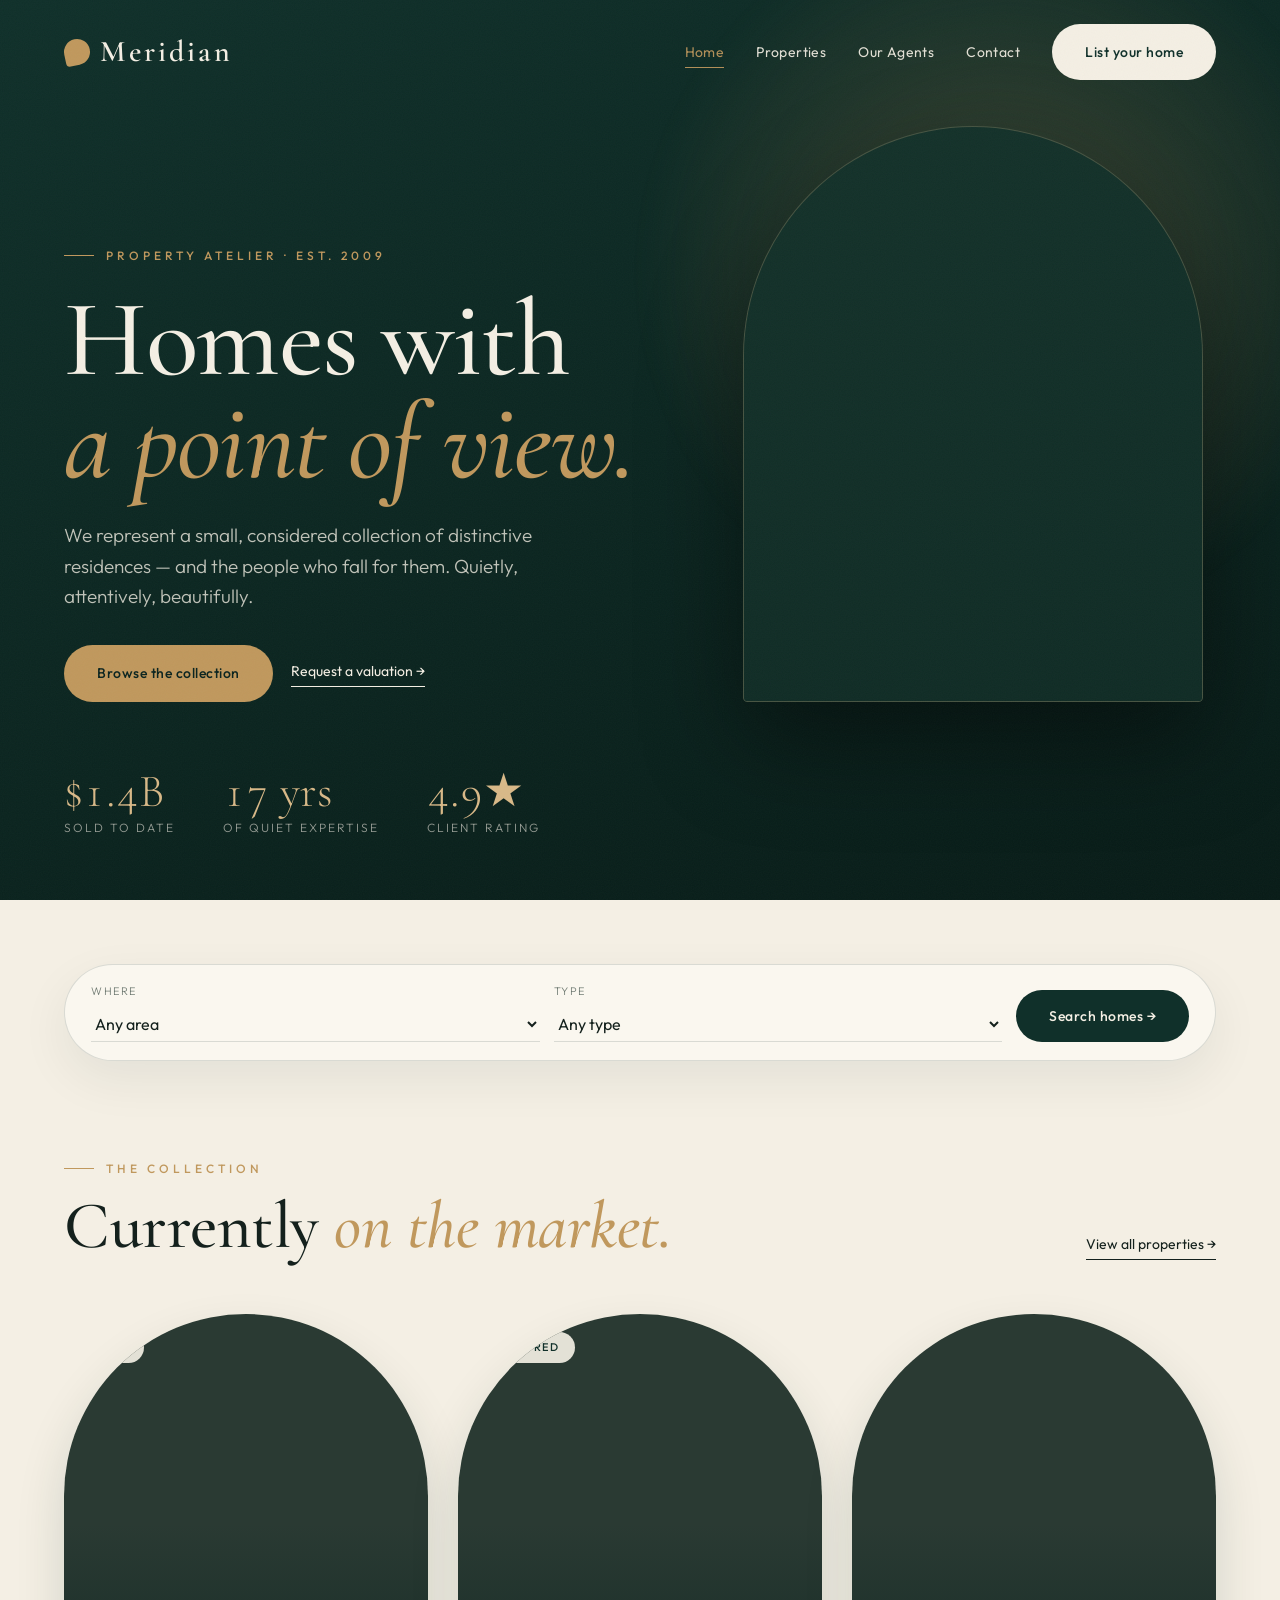
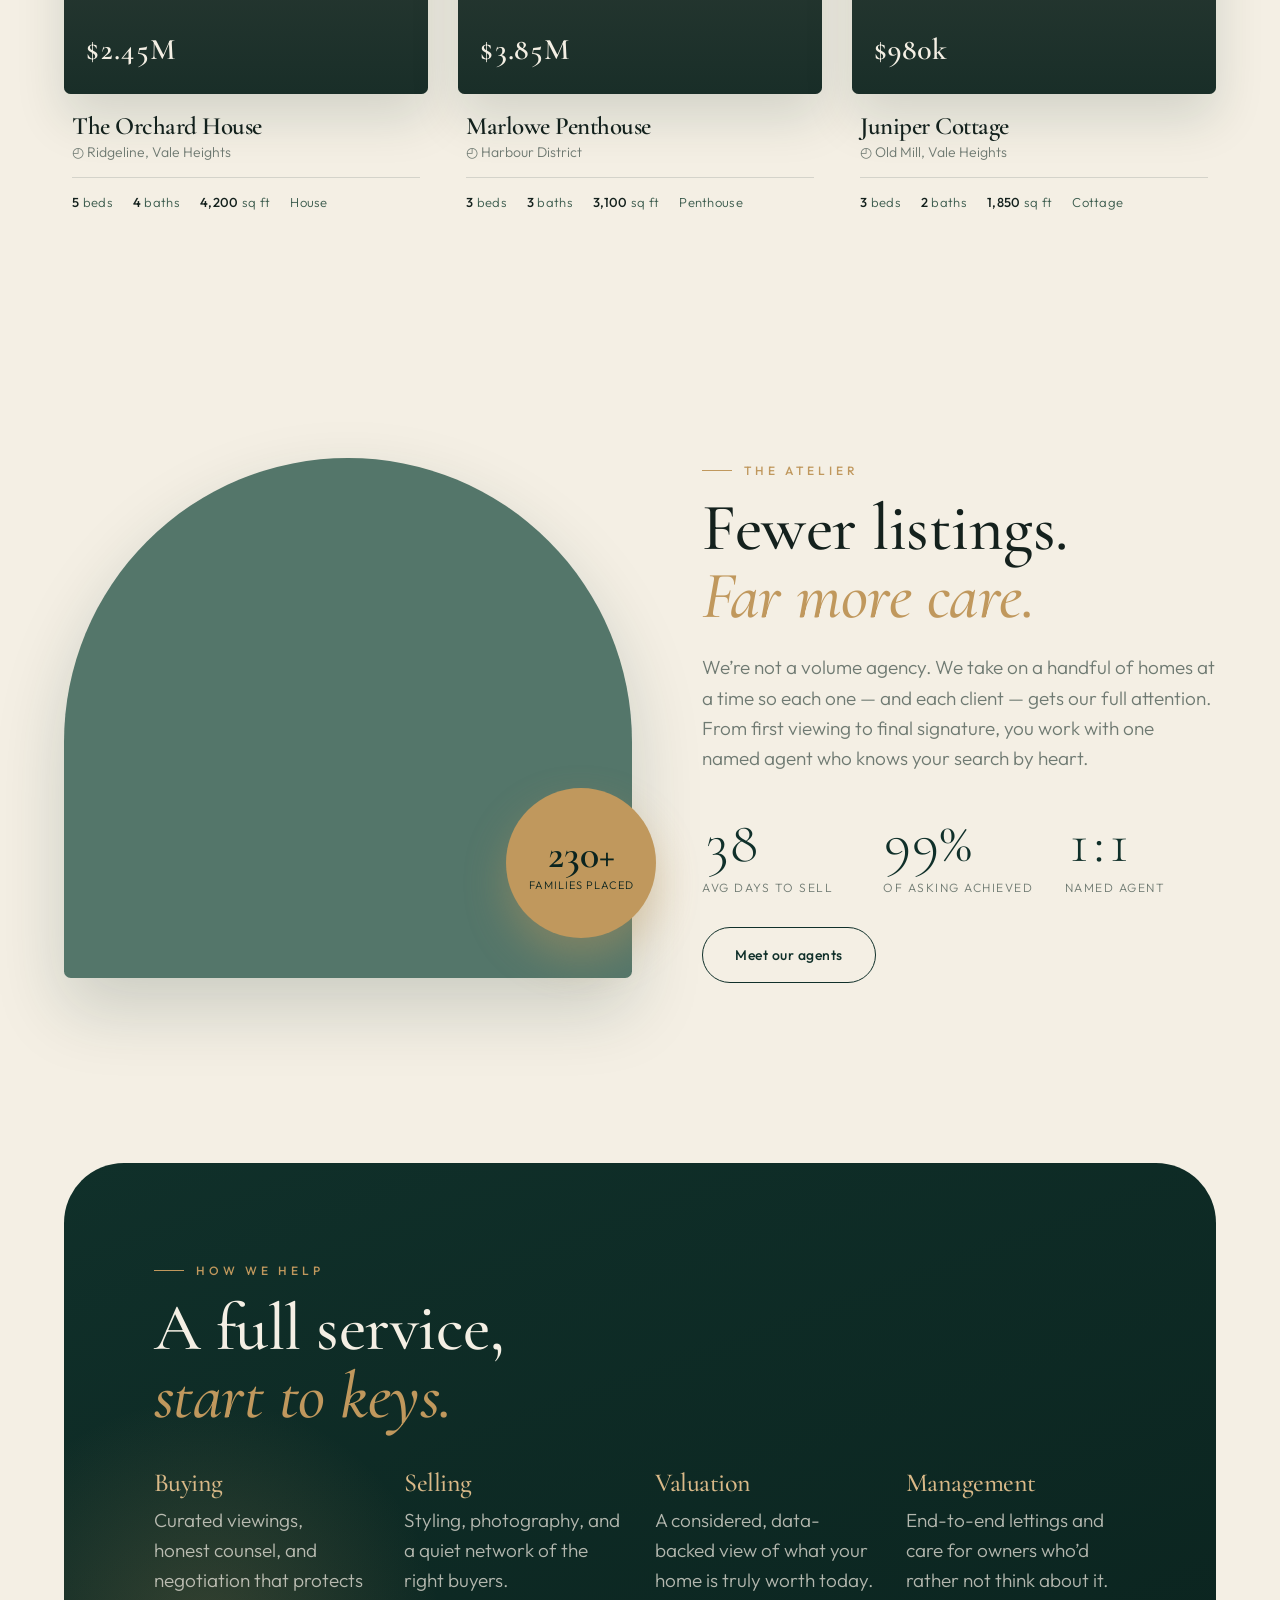
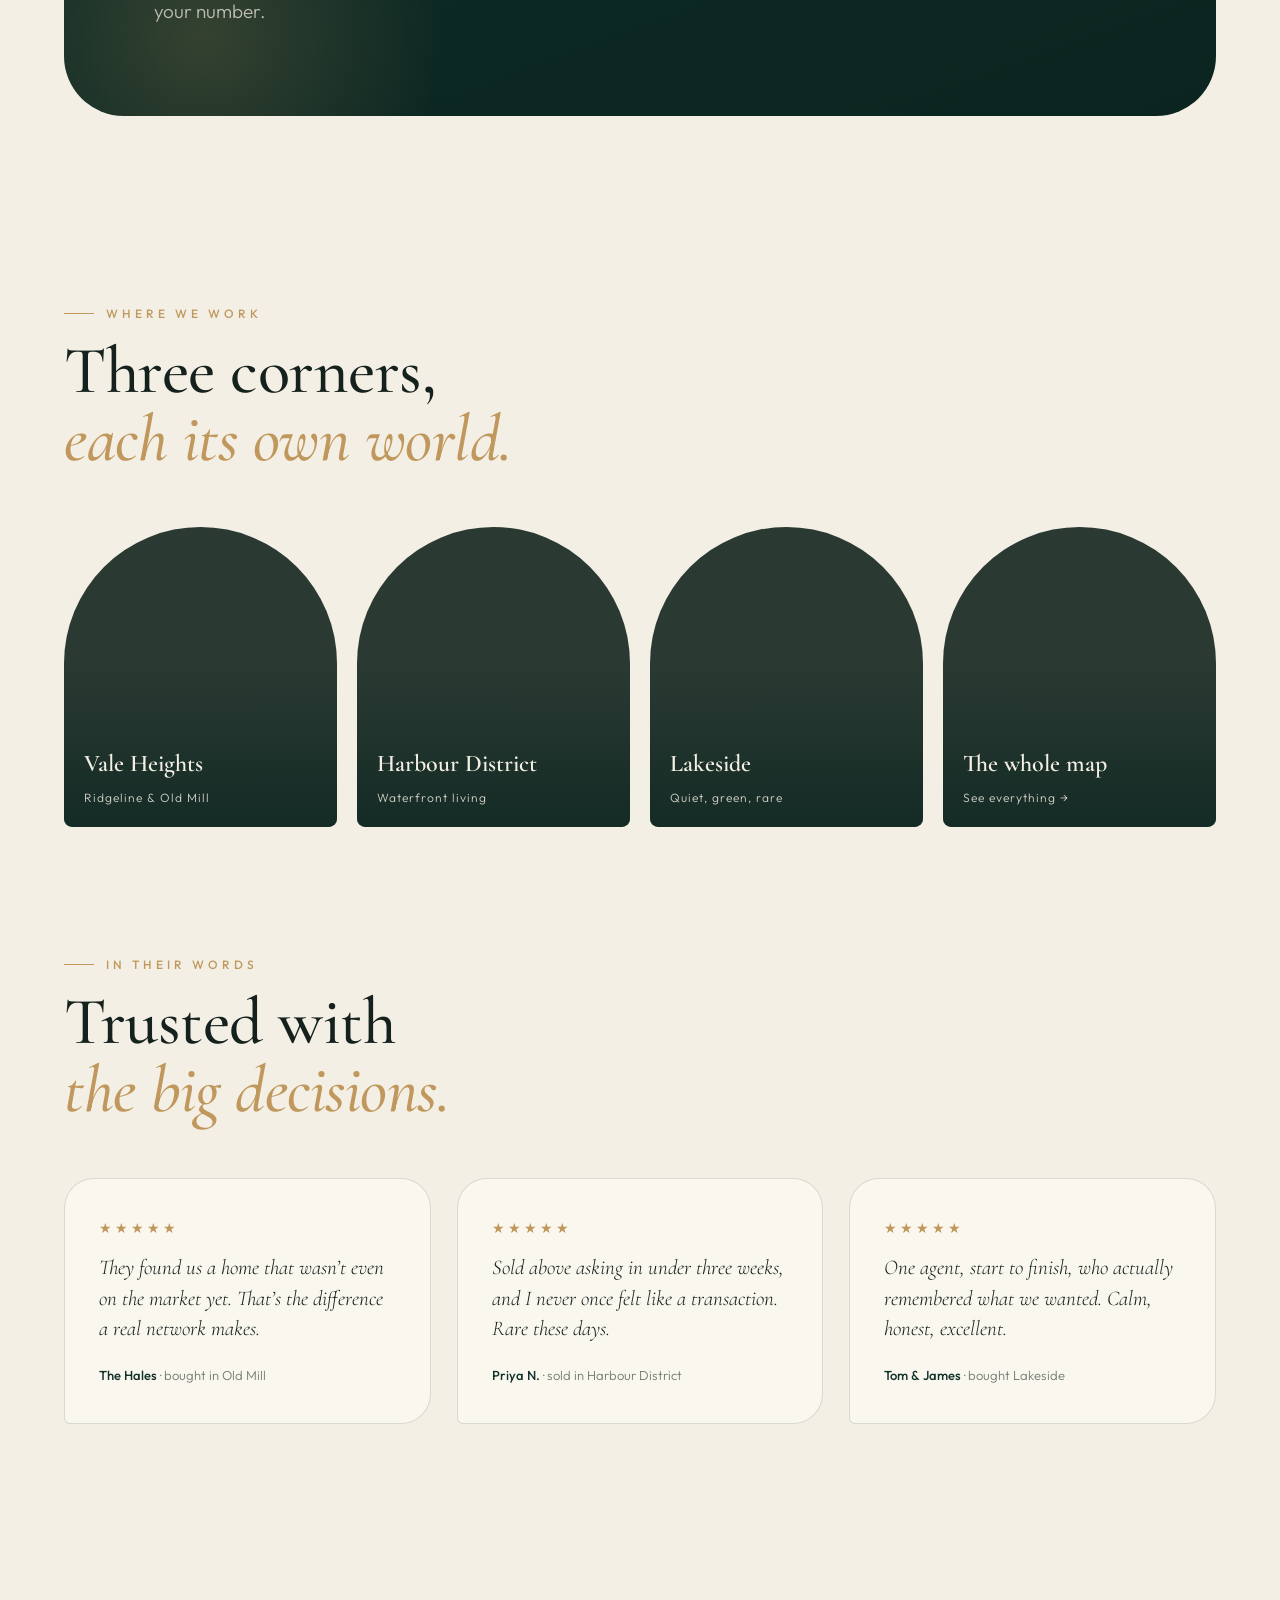
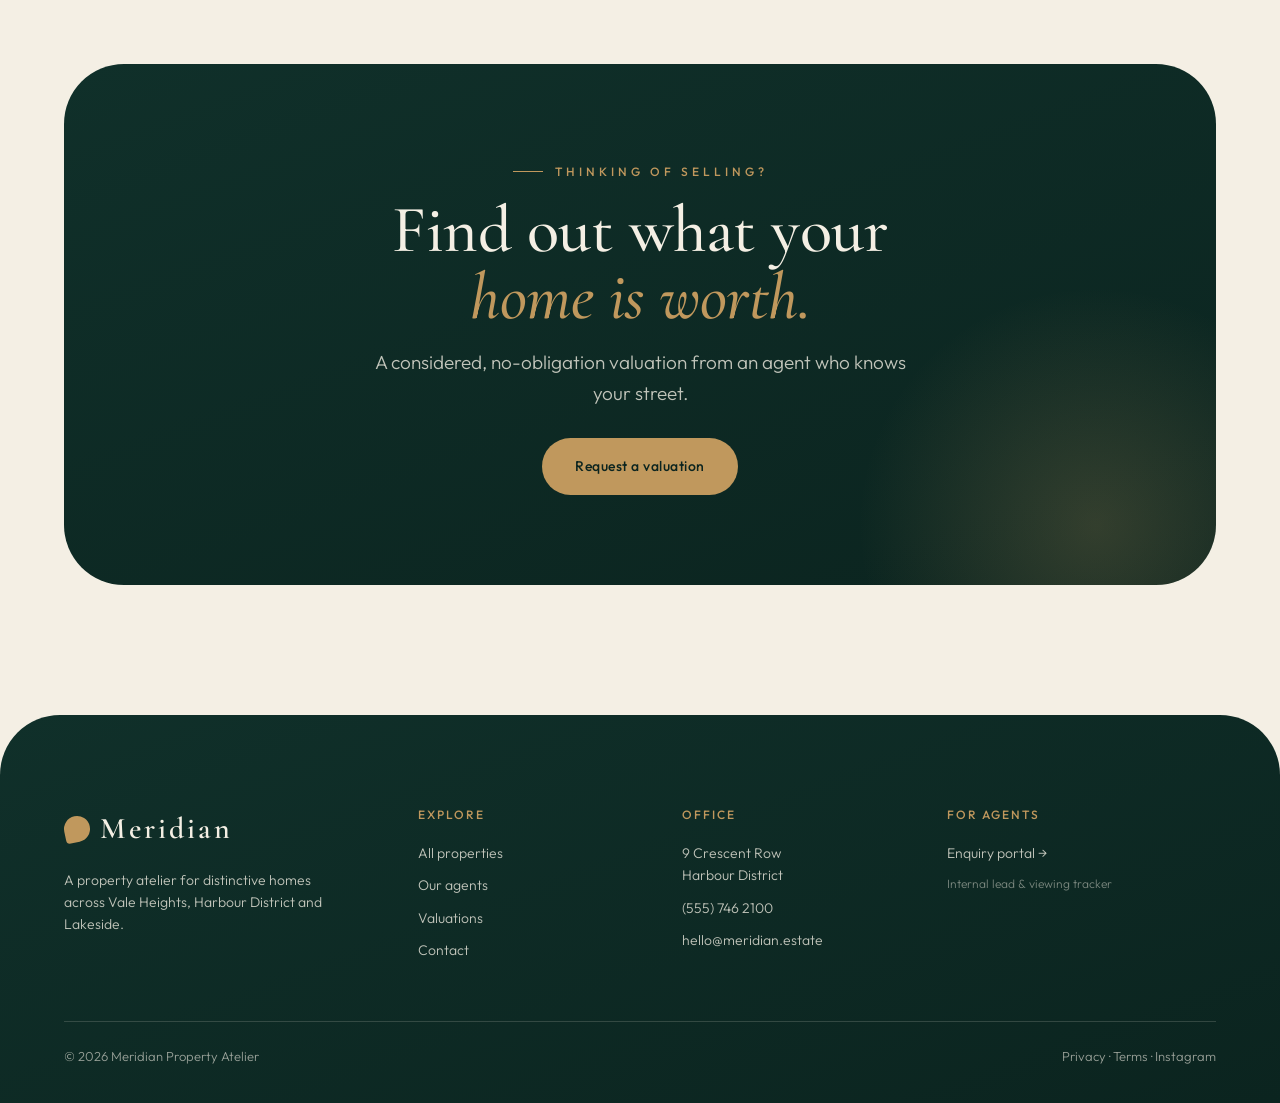
==== commit fa5900e9: "Add generated photography for properties, agents, hero and interiors" ====
--- a/index.html
+++ b/index.html
@@ -16,6 +16,7 @@
 <script type="application/ld+json">
 {"@context":"https://schema.org","@type":"RealEstateAgent","name":"Meridian Property Atelier","image":"https://meridian.estate/og.jpg","description":"A property atelier for distinctive homes.","telephone":"+1-555-painted","email":"hello@meridian.estate","url":"https://meridian.estate/","areaServed":["Vale Heights","Harbour District","Lakeside"],"aggregateRating":{"@type":"AggregateRating","ratingValue":"4.9","reviewCount":"230"}}
 </script>
+<link rel="preconnect" href="https://d8j0ntlcm91z4.cloudfront.net" crossorigin>
 <link rel="stylesheet" href="assets/styles.css">
 </head>
 <body>
--- a/assets/styles.css
+++ b/assets/styles.css
@@ -92,11 +92,8 @@
   background:radial-gradient(circle,rgba(192,152,93,.28),transparent 68%);top:-12%;right:-8%;filter:blur(10px)}
 .hero .archwin{position:absolute;right:6vw;top:14vh;width:min(38vw,460px);height:min(64vh,640px);
   border-radius:1000px 1000px 20px 20px;overflow:hidden;box-shadow:0 40px 100px rgba(0,0,0,.45);
-  background:linear-gradient(170deg,#33564a,#15332b);border:1px solid rgba(217,185,136,.25)}
-.hero .archwin::after{content:"";position:absolute;inset:0;background:
-  repeating-linear-gradient(transparent 0 78px,rgba(217,185,136,.16) 78px 79px),
-  linear-gradient(110deg,rgba(255,255,255,.14),transparent 40%)}
-.hero .archwin::before{content:"";position:absolute;left:50%;top:0;bottom:0;width:1px;background:rgba(217,185,136,.18);transform:translateX(-.5px)}
+  background:#15332b url("https://d8j0ntlcm91z4.cloudfront.net/user_3Elw18IFvSpqtsZpIhYPT88yWKN/hf_20260628_211426_1491ed2d-5ca2-4d17-9cda-9aa8cf33ed31_min.webp") center/cover;border:1px solid rgba(217,185,136,.25)}
+.hero .archwin::after{content:"";position:absolute;inset:0;background:linear-gradient(170deg,rgba(11,36,31,.1),rgba(11,36,31,.5))}
 .hero-content{position:relative;z-index:5;color:var(--bone);max-width:760px;padding-bottom:2vh}
 .hero-content .display{color:var(--bone)}
 .hero .lead{color:rgba(244,239,228,.78);margin:26px 0 34px}
@@ -143,14 +140,15 @@
 .prop .specs{display:flex;gap:20px;margin-top:14px;padding-top:14px;border-top:1px solid var(--line);font-size:13px;color:var(--moss);letter-spacing:.3px}
 .prop .specs b{font-weight:500;color:var(--ink)}
 /* image swatches (no real photos) */
-.img-1{background:linear-gradient(150deg,#5b7c6b,#26443a)}
-.img-2{background:linear-gradient(150deg,#b9885f,#6e4a30)}
-.img-3{background:linear-gradient(150deg,#7d93a6,#3c4f60)}
-.img-4{background:linear-gradient(150deg,#a98b73,#5f4636)}
-.img-5{background:linear-gradient(150deg,#6f8a78,#33503f)}
-.img-6{background:linear-gradient(150deg,#c29a6c,#7c5a37)}
-.img-7{background:linear-gradient(150deg,#8a9b8e,#445349)}
-.img-8{background:linear-gradient(150deg,#a87b63,#5a3c2f)}
+.img-1,.img-2,.img-3,.img-4,.img-5,.img-6,.img-7,.img-8{background-size:cover;background-position:center;background-repeat:no-repeat;background-color:#2a3a33}
+.img-1{background-image:url("https://d8j0ntlcm91z4.cloudfront.net/user_3Elw18IFvSpqtsZpIhYPT88yWKN/hf_20260628_211112_b17f5897-fdff-4952-8084-7547dfbd31dc_min.webp")}
+.img-2{background-image:url("https://d8j0ntlcm91z4.cloudfront.net/user_3Elw18IFvSpqtsZpIhYPT88yWKN/hf_20260628_211409_a965202f-0d21-4aef-afd1-3c016c6b44dc_min.webp")}
+.img-3{background-image:url("https://d8j0ntlcm91z4.cloudfront.net/user_3Elw18IFvSpqtsZpIhYPT88yWKN/hf_20260628_211411_ac01fe2f-869f-4112-8b98-e5bc5e56dcf3_min.webp")}
+.img-4{background-image:url("https://d8j0ntlcm91z4.cloudfront.net/user_3Elw18IFvSpqtsZpIhYPT88yWKN/hf_20260628_211413_573b6ab3-0f02-4036-a913-d6d0802f305b_min.webp")}
+.img-5{background-image:url("https://d8j0ntlcm91z4.cloudfront.net/user_3Elw18IFvSpqtsZpIhYPT88yWKN/hf_20260628_211414_1f6acc16-e1b4-4357-bb61-e7cc600dca0a_min.webp")}
+.img-6{background-image:url("https://d8j0ntlcm91z4.cloudfront.net/user_3Elw18IFvSpqtsZpIhYPT88yWKN/hf_20260628_211415_9d718746-ba9f-474a-a344-6d114ccb0410_min.webp")}
+.img-7{background-image:url("https://d8j0ntlcm91z4.cloudfront.net/user_3Elw18IFvSpqtsZpIhYPT88yWKN/hf_20260628_211423_7453955d-d93d-4427-82e8-c2a11515064f_min.webp")}
+.img-8{background-image:url("https://d8j0ntlcm91z4.cloudfront.net/user_3Elw18IFvSpqtsZpIhYPT88yWKN/hf_20260628_211425_a8e9864a-2c2b-4619-b8b4-058343a52b2a_min.webp")}
 
 /* ===== FILTER BAR ===== */
 .filterbar{display:flex;gap:14px;flex-wrap:wrap;align-items:flex-end;background:var(--cloud);border:1px solid var(--line);
@@ -167,9 +165,9 @@
 /* ===== STATS / ABOUT ===== */
 .about{display:grid;grid-template-columns:1.05fr .95fr;gap:70px;align-items:center}
 .about .imgwrap{position:relative}
-.about .arch-img{height:520px;border-radius:1000px 1000px 24px 24px;background:linear-gradient(160deg,#5b7c6b,#22413700);
-  box-shadow:0 30px 70px rgba(16,48,42,.18);position:relative;overflow:hidden;background:linear-gradient(160deg,#54766a,#1d3a31)}
-.about .arch-img::after{content:"";position:absolute;inset:0;background:repeating-linear-gradient(transparent 0 60px,rgba(217,185,136,.12) 60px 61px)}
+.about .arch-img{height:520px;border-radius:1000px 1000px 24px 24px;
+  box-shadow:0 30px 70px rgba(16,48,42,.18);position:relative;overflow:hidden;
+  background:#54766a url("https://d8j0ntlcm91z4.cloudfront.net/user_3Elw18IFvSpqtsZpIhYPT88yWKN/hf_20260628_211508_be2030c3-2912-46c1-ae64-a05c24778d94_min.webp") center/cover}
 .about .badge{position:absolute;right:-24px;bottom:40px;width:150px;height:150px;border-radius:50%;background:var(--champagne);
   color:var(--forest2);display:grid;place-items:center;text-align:center;font-family:'Cormorant Garamond',serif;line-height:1.1;
   box-shadow:0 20px 40px rgba(192,152,93,.4);padding:20px}
@@ -210,13 +208,12 @@
 .agent{text-align:center}
 .agent .face{height:320px;border-radius:600px 600px 20px 20px;overflow:hidden;position:relative;margin-bottom:20px;
   box-shadow:0 22px 46px rgba(16,48,42,.14)}
-.agent .face .img{position:absolute;inset:0}
-.agent:nth-child(1) .face .img{background:linear-gradient(160deg,#6a8a78,#2e4a3e)}
-.agent:nth-child(2) .face .img{background:linear-gradient(160deg,#b58a64,#6b4830)}
-.agent:nth-child(3) .face .img{background:linear-gradient(160deg,#8295a4,#3f5260)}
-.agent:nth-child(4) .face .img{background:linear-gradient(160deg,#a0ad97,#4a5a45)}
-.agent .face .mono{position:absolute;inset:0;display:grid;place-items:center;font-family:'Cormorant Garamond',serif;
-  font-size:90px;color:rgba(244,239,228,.55)}
+.agent .face .img{position:absolute;inset:0;background-size:cover;background-position:center top;background-color:#54766a}
+.agent:nth-child(1) .face .img{background-image:url("https://d8j0ntlcm91z4.cloudfront.net/user_3Elw18IFvSpqtsZpIhYPT88yWKN/hf_20260628_211510_ad6a177f-ec44-4ae3-8f1b-fd55e4ee7aad_min.webp")}
+.agent:nth-child(2) .face .img{background-image:url("https://d8j0ntlcm91z4.cloudfront.net/user_3Elw18IFvSpqtsZpIhYPT88yWKN/hf_20260628_211512_eded8db8-9630-4c59-9d35-13a172e54522_min.webp")}
+.agent:nth-child(3) .face .img{background-image:url("https://d8j0ntlcm91z4.cloudfront.net/user_3Elw18IFvSpqtsZpIhYPT88yWKN/hf_20260628_211514_0df5076c-0baf-463f-b245-ad95747f3024_min.webp")}
+.agent:nth-child(4) .face .img{background-image:url("https://d8j0ntlcm91z4.cloudfront.net/user_3Elw18IFvSpqtsZpIhYPT88yWKN/hf_20260628_211515_6432ef8e-d6ea-4057-991f-77e4858ee240_min.webp")}
+.agent .face .mono{display:none}
 .agent h3{font-size:26px;font-weight:600}
 .agent .role{font-size:12px;letter-spacing:1.5px;text-transform:uppercase;color:var(--champagne);margin:4px 0 12px}
 .agent .bio{font-size:14px;color:var(--muted);max-width:280px;margin:0 auto 14px}
